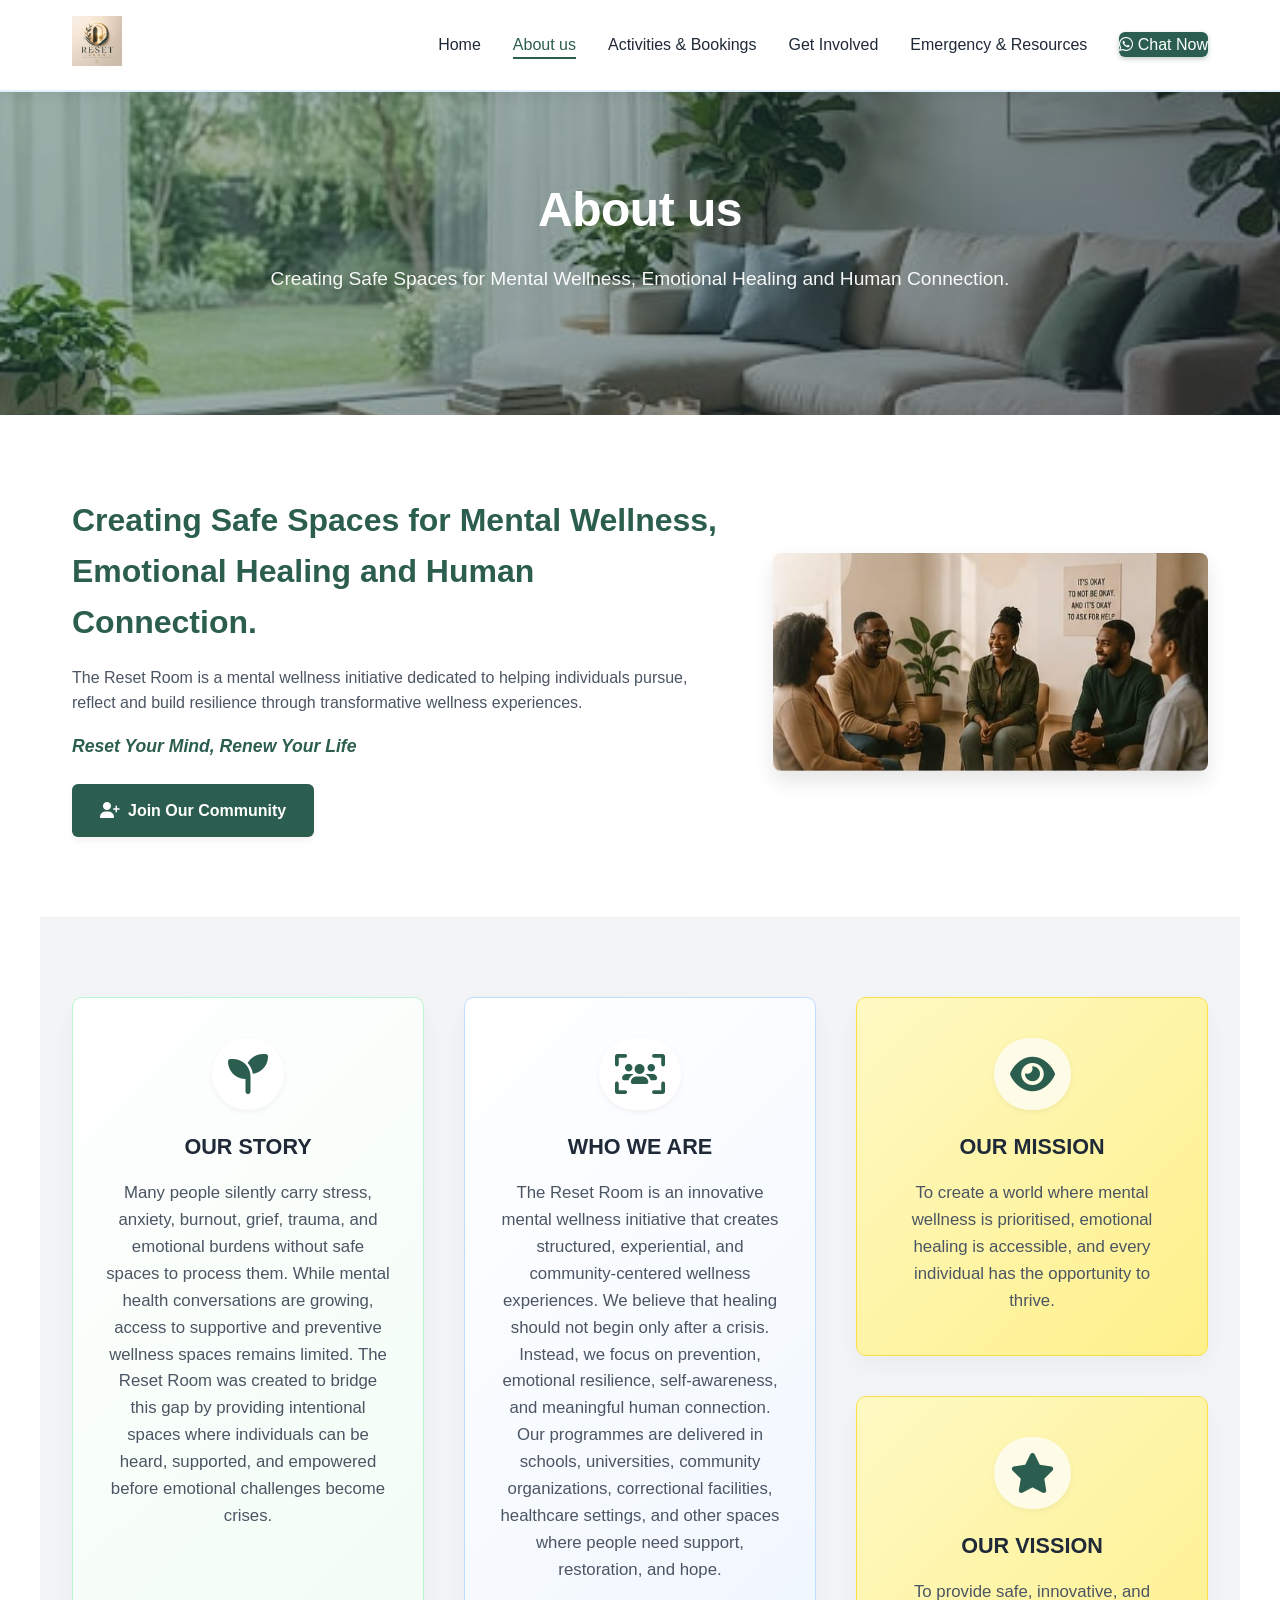
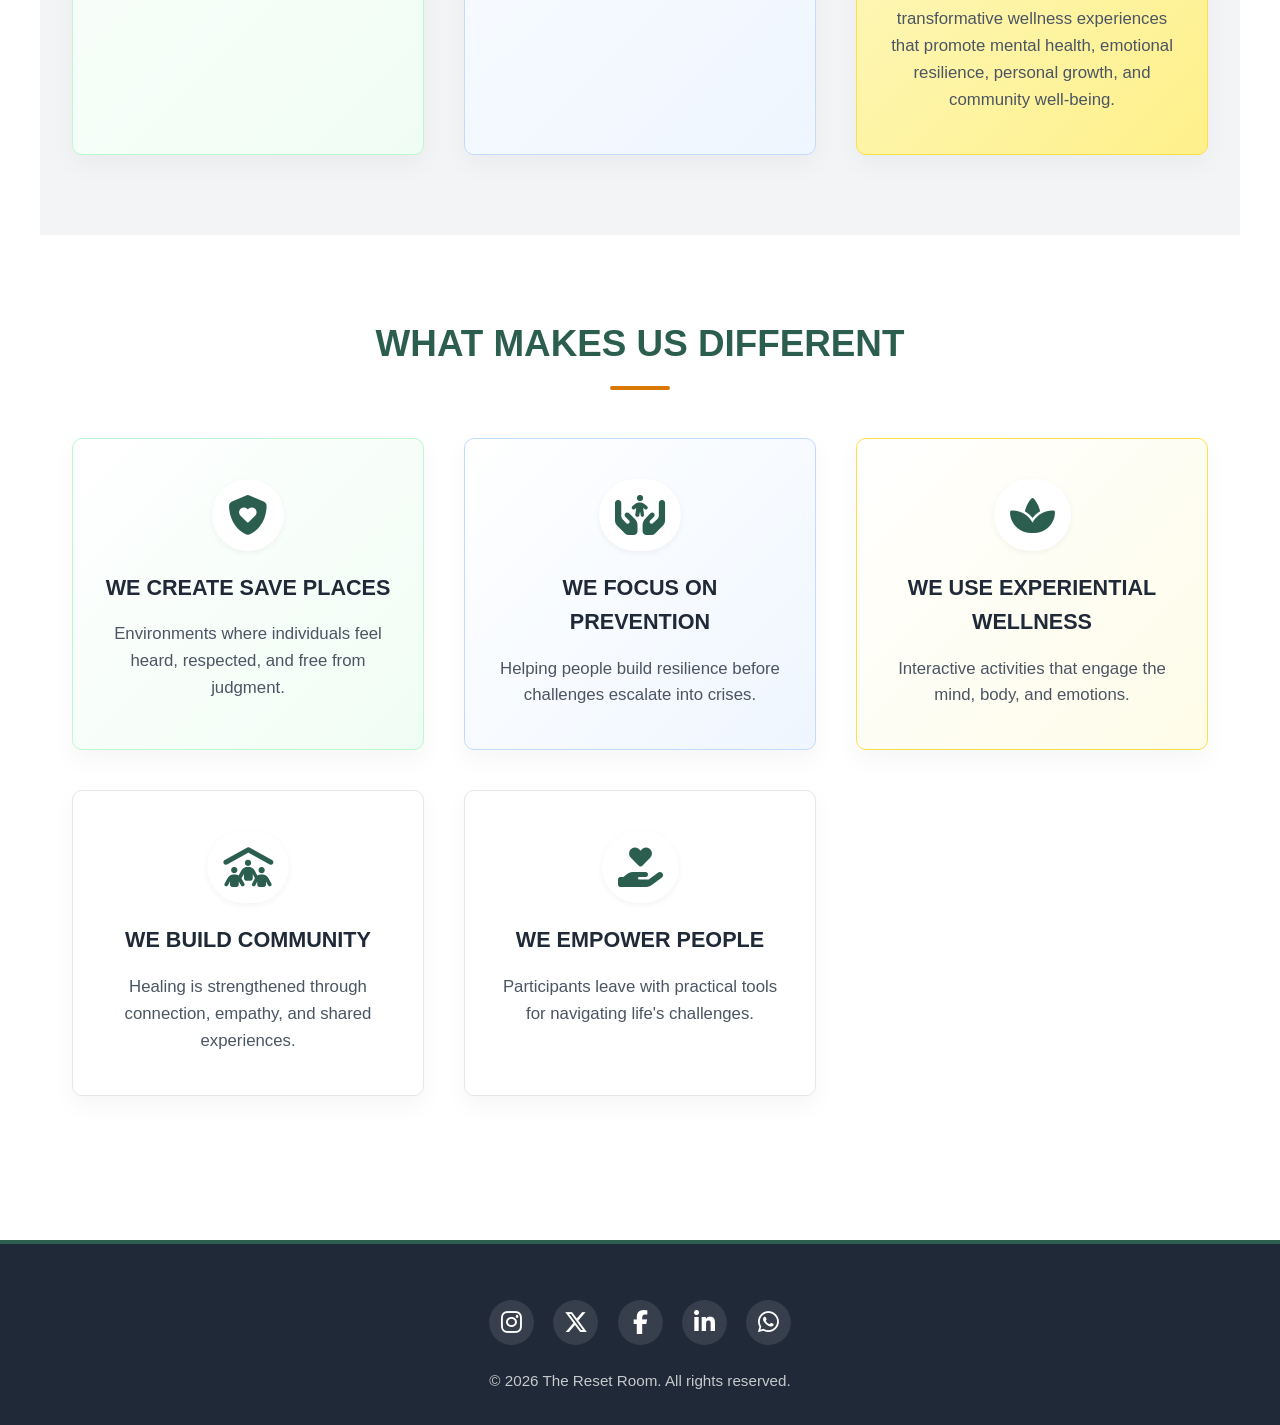
==== about.html @ 462bfda4 "Add files via upload" ====
<!DOCTYPE html>
<html lang="en">
<head>
  <meta charset="UTF-8">
  <meta name="viewport" content="width=device-width, initial-scale=1.0">
  <title>About us | The Reset Room</title>
  <!-- Main Stylesheet -->
  <link rel="stylesheet" href="style.css">
  <!-- Font Awesome Icons -->
  <link rel="stylesheet" href="https://cdnjs.cloudflare.com/ajax/libs/font-awesome/6.4.0/css/all.min.css">
</head>
<body>

  <!-- Header & Navigation -->
  <header>
    <div class="nav-container">
      <a href="index.html" class="logo">
        <img src="images/logo.png" alt="The Reset Room Logo">
      </a>
      <ul class="nav-links">
        <li><a href="index.html">Home</a></li>
        <li><a href="about.html" class="active">About us</a></li>
        <li><a href="activities.html">Activities & Bookings</a></li>
        <li><a href="involved.html">Get Involved</a></li>
        <li><a href="resources.html">Emergency & Resources</a></li>
        <li><a href="https://wa.me/254719773282" target="_blank" class="btn-nav"><i class="fa-brands fa-whatsapp"></i> Chat Now</a></li>
      </ul>
    </div>
  </header>

  <!-- Page Header -->
  <section class="hero" style="padding: 5rem 1rem;">
    <div class="hero-content">
      <h1>About us</h1>
      <p>Creating Safe Spaces for Mental Wellness, Emotional Healing and Human Connection.</p>
    </div>
  </section>

  <!-- Main Intro Section with Image & Join Button -->
  <section class="section">
    <div class="grid-3" style="grid-template-columns: 1.2fr 0.8fr; align-items: center; gap: 3rem;">
      <div>
        <h2 style="color: var(--primary-color); font-size: 2rem; margin-bottom: 1rem;">Creating Safe Spaces for Mental Wellness, Emotional Healing and Human Connection.</h2>
        <p style="margin-bottom: 1rem; color: var(--text-light);">The Reset Room is a mental wellness initiative dedicated to helping individuals pursue, reflect and build resilience through transformative wellness experiences.</p>
        <p style="font-weight: 700; color: var(--primary-color); font-size: 1.1rem; font-style: italic; margin-bottom: 1.5rem;">Reset Your Mind, Renew Your Life</p>
        <a href="involved.html" class="btn-primary"><i class="fa-solid fa-user-plus"></i> Join Our Community</a>
      </div>
      <div>
        <img src="images/about-team.jpg" alt="The Reset Room Team" style="width: 100%; border-radius: 8px; box-shadow: 0 10px 20px rgba(0,0,0,0.1);">
      </div>
    </div>
  </section>

  <!-- Core Cards Section (Our Story, Who We Are, Mission & Vision Stacked) -->
  <section class="section bg-light">
    <div class="grid-3" style="grid-template-columns: repeat(auto-fit, minmax(280px, 1fr));">
      
      <!-- OUR STORY -->
      <div class="card">
        <i class="fa-solid fa-seedling"></i>
        <h3>OUR STORY</h3>
        <p>Many people silently carry stress, anxiety, burnout, grief, trauma, and emotional burdens without safe spaces to process them. While mental health conversations are growing, access to supportive and preventive wellness spaces remains limited. The Reset Room was created to bridge this gap by providing intentional spaces where individuals can be heard, supported, and empowered before emotional challenges become crises.</p>
      </div>

      <!-- WHO WE ARE -->
      <div class="card">
        <i class="fa-solid fa-users-viewfinder"></i>
        <h3>WHO WE ARE</h3>
        <p>The Reset Room is an innovative mental wellness initiative that creates structured, experiential, and community-centered wellness experiences. We believe that healing should not begin only after a crisis. Instead, we focus on prevention, emotional resilience, self-awareness, and meaningful human connection. Our programmes are delivered in schools, universities, community organizations, correctional facilities, healthcare settings, and other spaces where people need support, restoration, and hope.</p>
      </div>

      <!-- MISSION & VISSION COLUMN (Stacked & Matching WordPress Tint) -->
      <div style="display: flex; flex-direction: column; gap: 2.5rem;">
        <!-- OUR MISSION -->
        <div class="card" style="margin-bottom: 0; background: linear-gradient(135deg, #fef9c3 0%, #fef08a 100%); border-color: #fde047;">
          <i class="fa-solid fa-eye" style="background-color: rgba(255,255,255,0.7);"></i>
          <h3>OUR MISSION</h3>
          <p>To create a world where mental wellness is prioritised, emotional healing is accessible, and every individual has the opportunity to thrive.</p>
        </div>

        <!-- OUR VISSION -->
        <div class="card" style="margin-bottom: 0; background: linear-gradient(135deg, #fef9c3 0%, #fef08a 100%); border-color: #fde047;">
          <i class="fa-solid fa-star" style="background-color: rgba(255,255,255,0.7);"></i>
          <h3>OUR VISSION</h3>
          <p>To provide safe, innovative, and transformative wellness experiences that promote mental health, emotional resilience, personal growth, and community well-being.</p>
        </div>
      </div>

    </div>
  </section>

  <!-- What Makes Us Different Section (With Warm Tinted Background) -->
  <section class="section bg-warm-tint">
    <h2 class="section-title">WHAT MAKES US DIFFERENT</h2>
    <div class="grid-3">
      
      <div class="card">
        <i class="fa-solid fa-shield-heart"></i>
        <h3>WE CREATE SAVE PLACES</h3>
        <p>Environments where individuals feel heard, respected, and free from judgment.</p>
      </div>

      <div class="card">
        <i class="fa-solid fa-hands-holding-child"></i>
        <h3>WE FOCUS ON PREVENTION</h3>
        <p>Helping people build resilience before challenges escalate into crises.</p>
      </div>

      <div class="card">
        <i class="fa-solid fa-spa"></i>
        <h3>WE USE EXPERIENTIAL WELLNESS</h3>
        <p>Interactive activities that engage the mind, body, and emotions.</p>
      </div>

      <div class="card">
        <i class="fa-solid fa-people-roof"></i>
        <h3>WE BUILD COMMUNITY</h3>
        <p>Healing is strengthened through connection, empathy, and shared experiences.</p>
      </div>

      <div class="card">
        <i class="fa-solid fa-hand-holding-heart"></i>
        <h3>WE EMPOWER PEOPLE</h3>
        <p>Participants leave with practical tools for navigating life's challenges.</p>
      </div>

    </div>
  </section>

  <!-- Footer with Social Icons -->
  <footer>
    <div class="footer-content">
      <div class="social-icons">
        <a href="https://instagram.com" target="_blank" title="Instagram"><i class="fa-brands fa-instagram"></i></a>
        <a href="https://x.com" target="_blank" title="X (Twitter)"><i class="fa-brands fa-x-twitter"></i></a>
        <a href="https://facebook.com" target="_blank" title="Facebook"><i class="fa-brands fa-facebook-f"></i></a>
        <a href="https://linkedin.com" target="_blank" title="LinkedIn"><i class="fa-brands fa-linkedin-in"></i></a>
        <a href="https://wa.me/254719773282" target="_blank" title="WhatsApp"><i class="fa-brands fa-whatsapp"></i></a>
      </div>
      <p>&copy; 2026 The Reset Room. All rights reserved.</p>
    </div>
  </footer>

</body>
</html>
---- style.css ----
/* ==========================================
   THE RESET ROOM - STYLESHEET
   ========================================== */

/* CSS Reset & Variables */
* {
  margin: 0;
  padding: 0;
  box-sizing: border-box;
}

:root {
  --primary-color: #2c5e50;
  --primary-hover: #234b3f;
  --secondary-color: #e0f2fe;
  --accent-color: #d97706;
  --text-dark: #1f2937;
  --text-light: #4b5563;
  --bg-light: #f3f4f6;
  --white: #ffffff;
  --border-color: #e5e7eb;
  --transition: all 0.3s ease;
}

body {
  font-family: 'Segoe UI', Tahoma, Geneva, Verdana, sans-serif;
  color: var(--text-dark);
  background-color: var(--white);
  line-height: 1.6;
}

a {
  text-decoration: none;
  color: inherit;
}

ul {
  list-style: none;
}

/* Header & Navigation */
header {
  background: var(--white);
  box-shadow: 0 4px 12px rgba(0,0,0,0.06);
  position: sticky;
  top: 0;
  z-index: 1000;
  border-bottom: 2px solid var(--secondary-color);
}

.nav-container {
  max-width: 1200px;
  margin: 0 auto;
  padding: 1rem 2rem;
  display: flex;
  justify-content: space-between;
  align-items: center;
}

.logo img {
  height: 50px;
  width: auto;
}

.nav-links {
  display: flex;
  gap: 2rem;
  align-items: center;
}

.nav-links a {
  font-weight: 500;
  color: var(--text-dark);
  transition: var(--transition);
  padding: 0.25rem 0;
  border-bottom: 2px solid transparent;
}

.nav-links a:hover,
.nav-links a.active {
  color: var(--primary-color);
  border-bottom-color: var(--primary-color);
}

.btn-nav {
  background-color: var(--primary-color);
  color: var(--white) !important;
  padding: 0.5rem 1.25rem;
  border-radius: 6px;
  border-bottom: none !important;
  box-shadow: 0 2px 5px rgba(44, 94, 80, 0.3);
}

.btn-nav:hover {
  background-color: var(--primary-hover);
  transform: translateY(-1px);
}

/* Hero Section (Taller coverage with balanced overlay) */
.hero {
  background: linear-gradient(135deg, rgba(44, 94, 80, 0.45), rgba(31, 41, 55, 0.5)), url('images/hero-bg.jpg');
  background-size: cover;
  background-position: center;
  color: var(--white);
  text-align: center;
  padding: 13rem 1rem 11rem 1rem;
  position: relative;
}

.hero-content {
  max-width: 850px;
  margin: 0 auto;
}

.hero h1 {
  font-size: 3rem;
  margin-bottom: 1rem;
  font-weight: 700;
  letter-spacing: -0.5px;
}

.hero p {
  font-size: 1.2rem;
  margin-bottom: 2.5rem;
  opacity: 0.95;
}

.hero-buttons {
  display: flex;
  gap: 1rem;
  justify-content: center;
}

/* Quick Info Bar below Hero */
.info-bar {
  background-color: #833852;
  color: var(--white);
  padding: 0.75rem 1rem;
  display: flex;
  justify-content: center;
  align-items: center;
  gap: 2.5rem;
  font-size: 0.95rem;
  font-weight: 500;
  flex-wrap: wrap;
  box-shadow: inset 0 2px 4px rgba(0,0,0,0.1);
}

.info-bar span {
  display: inline-flex;
  align-items: center;
  gap: 0.5rem;
}

/* Buttons */
.btn-primary, .btn-secondary {
  padding: 0.85rem 1.75rem;
  border-radius: 6px;
  font-weight: 600;
  display: inline-flex;
  align-items: center;
  gap: 0.5rem;
  transition: var(--transition);
  box-shadow: 0 4px 6px rgba(0,0,0,0.05);
}

.btn-primary {
  background-color: var(--primary-color);
  color: var(--white);
}

.btn-primary:hover {
  background-color: var(--primary-hover);
  transform: translateY(-2px);
  box-shadow: 0 6px 12px rgba(44, 94, 80, 0.2);
}

.btn-secondary {
  background-color: var(--white);
  color: var(--primary-color);
  border: 1px solid var(--border-color);
}

.btn-secondary:hover {
  background-color: var(--bg-light);
  transform: translateY(-2px);
}

/* General Layout Sections */
.section {
  padding: 5rem 2rem;
  max-width: 1200px;
  margin: 0 auto;
}

.bg-light {
  background-color: var(--bg-light);
}

.section-title {
  text-align: center;
  font-size: 2.3rem;
  margin-bottom: 3rem;
  color: var(--primary-color);
  position: relative;
}

.section-title::after {
  content: '';
  display: block;
  width: 60px;
  height: 4px;
  background-color: var(--accent-color);
  margin: 0.75rem auto 0;
  border-radius: 2px;
}

/* Grid Layouts & Cards */
.grid-3 {
  display: grid;
  grid-template-columns: repeat(auto-fit, minmax(320px, 1fr));
  gap: 2.5rem;
}

.card {
  background: var(--white);
  padding: 2.5rem 2rem;
  border-radius: 10px;
  box-shadow: 0 10px 25px rgba(0,0,0,0.04);
  border: 1px solid var(--border-color);
  transition: var(--transition);
  position: relative;
  overflow: hidden;
  text-align: center;
}

.card:hover {
  transform: translateY(-6px);
  box-shadow: 0 15px 30px rgba(0,0,0,0.08);
  border-color: var(--primary-color);
}

/* Individual Card Color Tints for Subsection Cards */
.card:nth-child(1) {
  background: linear-gradient(135deg, #ffffff 0%, #f0fdf4 100%);
  border-color: #bbf7d0;
}

.card:nth-child(2) {
  background: linear-gradient(135deg, #ffffff 0%, #eff6ff 100%);
  border-color: #bfdbfe;
}

.card:nth-child(3) {
  background: linear-gradient(135deg, #ffffff 0%, #fefce8 100%);
  border-color: #fde047;
}

.card i {
  font-size: 2.5rem;
  color: var(--primary-color);
  margin-bottom: 1.25rem;
  background-color: var(--white);
  padding: 1rem;
  border-radius: 50px;
  display: inline-flex;
  box-shadow: 0 2px 6px rgba(0,0,0,0.05);
}

.card h3 {
  margin-bottom: 1rem;
  font-size: 1.35rem;
  color: var(--text-dark);
}

.card p {
  color: var(--text-light);
  font-size: 1.05rem;
}

/* Footer & Social Icons */
footer {
  background-color: var(--text-dark);
  color: var(--white);
  text-align: center;
  padding: 3.5rem 1rem 2rem 1rem;
  border-top: 4px solid var(--primary-color);
  margin-top: 4rem;
}

.footer-content {
  max-width: 1200px;
  margin: 0 auto;
  display: flex;
  flex-direction: column;
  align-items: center;
  gap: 1.5rem;
}

.social-icons {
  display: flex;
  gap: 1.2rem;
  font-size: 1.5rem;
}

.social-icons a {
  color: var(--white);
  background: rgba(255, 255, 255, 0.1);
  width: 45px;
  height: 45px;
  border-radius: 50%;
  display: flex;
  align-items: center;
  justify-content: center;
  transition: var(--transition);
}

.social-icons a:hover {
  background-color: var(--primary-color);
  transform: translateY(-3px);
}

footer p {
  color: rgba(255, 255, 255, 0.75);
  font-size: 0.95rem;
}

/* Responsive */
@media (max-width: 768px) {
  .nav-links {
    display: none;
  }
  .hero h1 {
    font-size: 2.2rem;
  }
  .section {
    padding: 3.5rem 1rem;
  }
  .info-bar {
    flex-direction: column;
    gap: 0.5rem;
  }
}
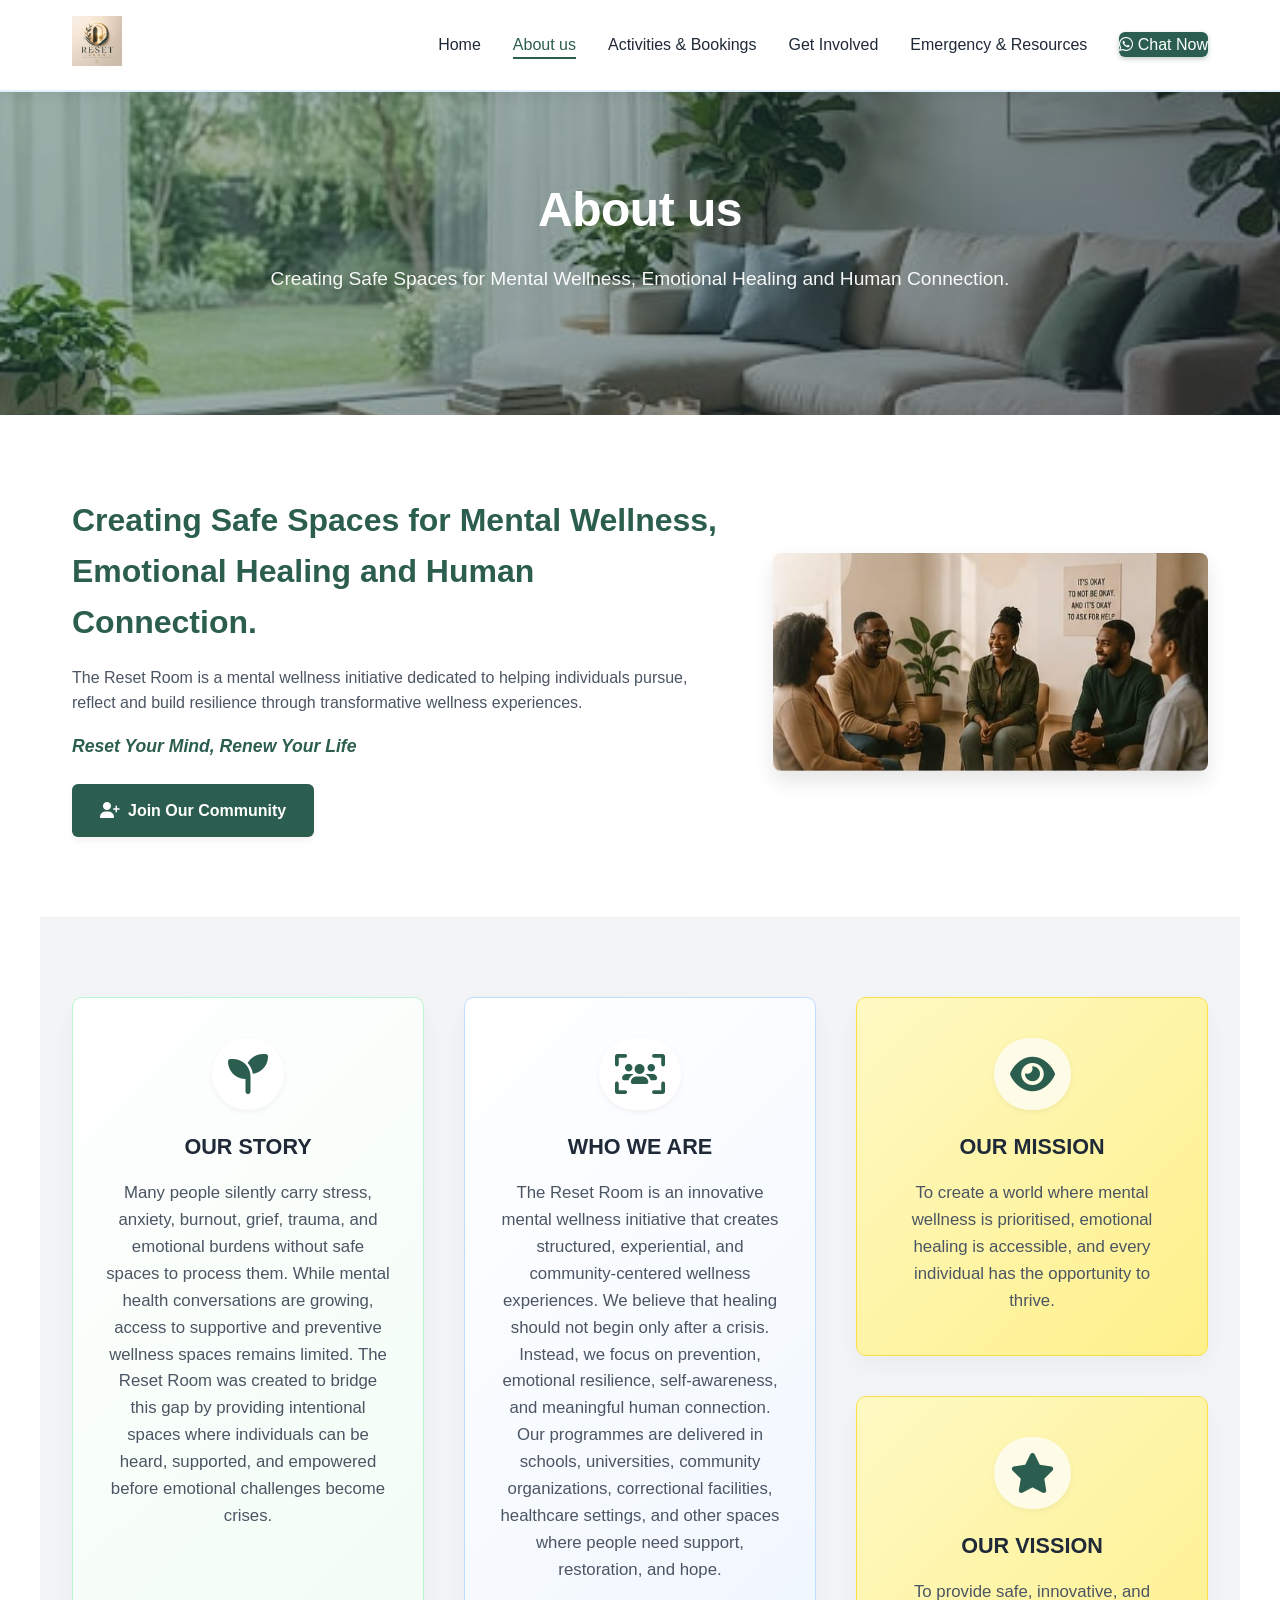
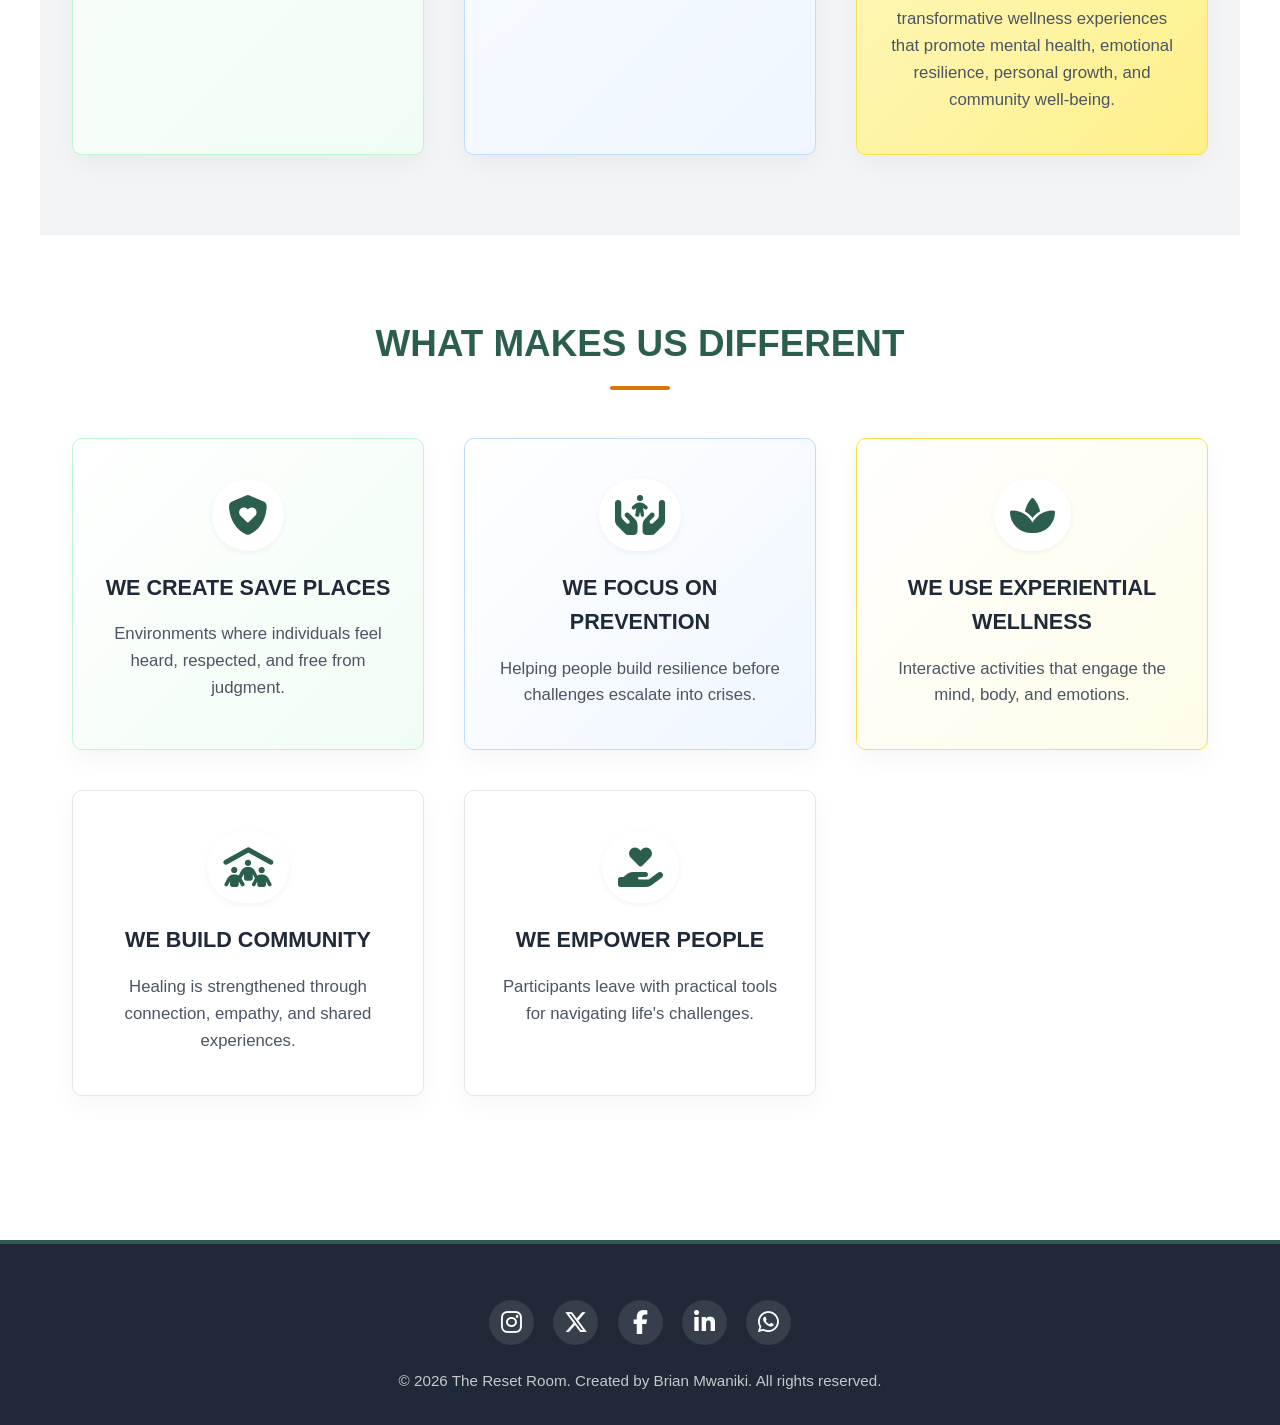
==== commit e5bb87d0: "Add files via upload" ====
--- a/about.html
+++ b/about.html
@@ -135,9 +135,9 @@
         <a href="https://x.com" target="_blank" title="X (Twitter)"><i class="fa-brands fa-x-twitter"></i></a>
         <a href="https://facebook.com" target="_blank" title="Facebook"><i class="fa-brands fa-facebook-f"></i></a>
         <a href="https://linkedin.com" target="_blank" title="LinkedIn"><i class="fa-brands fa-linkedin-in"></i></a>
-        <a href="https://wa.me/254719773282" target="_blank" title="WhatsApp"><i class="fa-brands fa-whatsapp"></i></a>
+        <a href="https://wa.me/254796058837" target="_blank" title="WhatsApp"><i class="fa-brands fa-whatsapp"></i></a>
       </div>
-      <p>&copy; 2026 The Reset Room. All rights reserved.</p>
+      <p>&copy; 2026 The Reset Room. Created by Brian Mwaniki. All rights reserved.</p>
     </div>
   </footer>
 
--- a/style.css
+++ b/style.css
@@ -96,14 +96,14 @@
   transform: translateY(-1px);
 }
 
-/* Hero Section (Taller coverage with balanced overlay) */
+/* Hero Section */
 .hero {
   background: linear-gradient(135deg, rgba(44, 94, 80, 0.45), rgba(31, 41, 55, 0.5)), url('images/hero-bg.jpg');
   background-size: cover;
   background-position: center;
   color: var(--white);
   text-align: center;
-  padding: 13rem 1rem 11rem 1rem;
+  padding: 8rem 1rem 7rem 1rem;
   position: relative;
 }
 
@@ -129,6 +129,7 @@
   display: flex;
   gap: 1rem;
   justify-content: center;
+  flex-wrap: wrap;
 }
 
 /* Quick Info Bar below Hero */
@@ -325,10 +326,20 @@
   font-size: 0.95rem;
 }
 
-/* Responsive */
+/* Responsive (Ensures nav links stay visible and wrap cleanly on mobile) */
 @media (max-width: 768px) {
+  .nav-container {
+    flex-direction: column;
+    gap: 1rem;
+  }
   .nav-links {
-    display: none;
+    display: flex;
+    flex-wrap: wrap;
+    justify-content: center;
+    gap: 1rem;
+  }
+  .hero {
+    padding: 6rem 1rem;
   }
   .hero h1 {
     font-size: 2.2rem;
